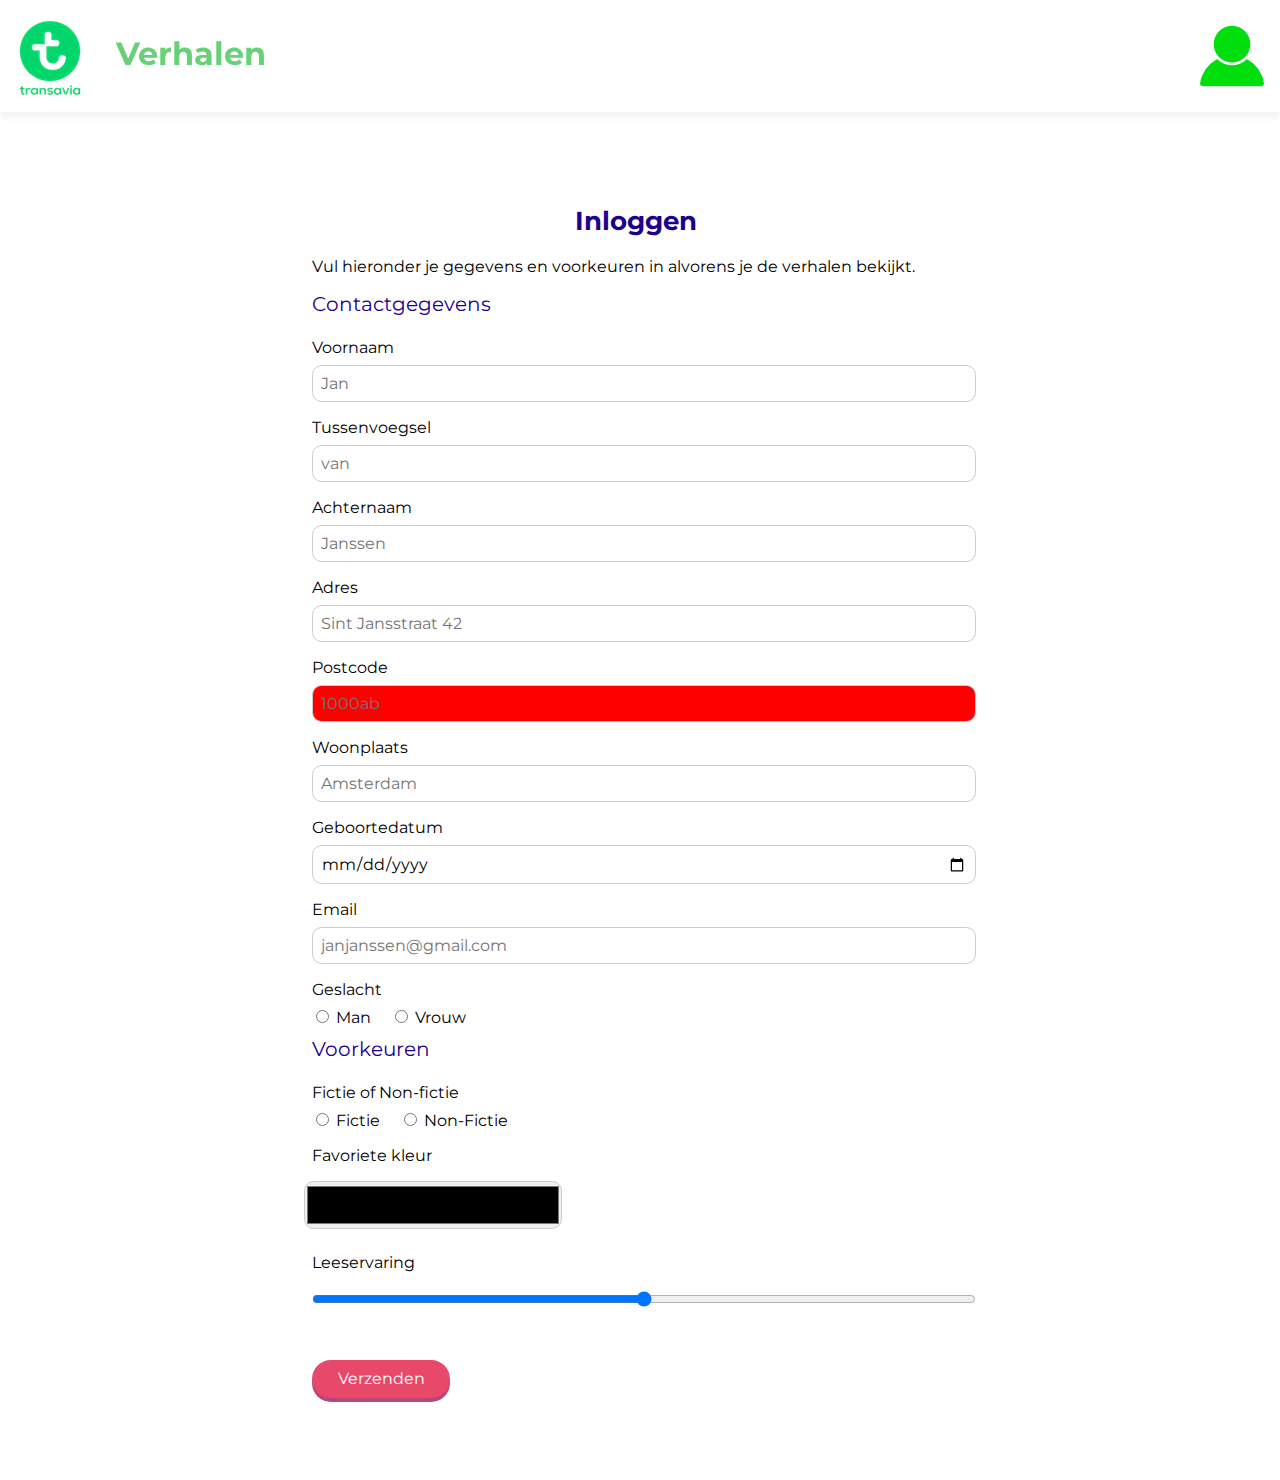
==== index.html @ 43b3971a "Add files via upload" ====
<!DOCTYPE html>
<html lang=nl>
    <head>
        <meta charset="UTF-8">
        <title>Overzichts- en formulierpagina</title>
        <link rel="stylesheet" type="text/css" href="opmaak.css">
        <link href="https://fonts.googleapis.com/css?family=Montserrat" rel="stylesheet">
        <meta name="viewport" content="width=device-width, initial-scale=1">
    </head>
    <body>
        <header>
        
            <section class="logo">
                <a href="overzicht.html"><img src="menu.png"></a>
            </section>

            <h1>Verhalen</h1>
            
            <section class="account">
                <a href="index.html"><img src="gebruiker.png"></a>
            </section>

        </header>
			
            <section id="form">

                <h2>Inloggen</h2>

                <p>Vul hieronder je gegevens en voorkeuren in alvorens je de verhalen bekijkt.</p>

                <form>
                    <fieldset>
                        <legend>Contactgegevens</legend>

                        <label for="name">Voornaam</label>
                        <input id="name" name="voornaam" type="text" placeholder="Jan" required>

                        <label for="between">Tussenvoegsel</label>
                        <input id="between" name="tussenvoegsel" type="text" placeholder="van" required>

                        <label for="surname">Achternaam</label>
                        <input id="surname" name="achternaam" type="text" placeholder="Janssen" required>

                        <label for="adress">Adres</label>
                        <input id="adress" name="adres" type="text" placeholder="Sint Jansstraat 42" required>

                        <label for="zipcode">Postcode</label>
                        <input id="zipcode" name="postcode" type="text" placeholder="1000ab" required pattern="[0-9]{4}[a-z]{2}">

                        <label for="place">Woonplaats</label>
                        <input id="place" name="woonplaats" type="text" placeholder="Amsterdam" required>

                        <label for="date">Geboortedatum</label>
                        <input id="date" name="geboortedatum" type="date" required>

                        <label for="email">Email</label>
                        <input id="email" type="email" name="email" placeholder="janjanssen@gmail.com" required>

                        <label>Geslacht</label>
                        
                        <input id="man" name="geslacht" type="radio" value="man">
                        Man
                        
                        <input id="woman" name="geslacht" type="radio" value="vrouw">
                        Vrouw

                    </fieldset>

                    <fieldset>
                        <legend>Voorkeuren</legend>
                        
                        <label>Fictie of Non-fictie</label>

                        <input id="fic" name="fic" type="radio" value="fictie">
                        Fictie

                        <input id="nonfic" name="fic" type="radio" value="fictie">
                        Non-Fictie

                        <label for="color">Favoriete kleur</label>
                        <input id="color" name="col" type="color">

                        <label for="skills">Leeservaring</label>
                        <input id="skills" name="skills" type="range" min="0" max="100">

                        <label for="submit"></label>
                        <input id="submit" name="submit" type="submit" value="Verzenden">

                        </fieldset>
                    </form>
                </section>
        </body>
</html>
---- opmaak.css ----
*{
    border: none;
}

body{
    background-image: url(travel.jpeg);
    background-size: cover;
    background-repeat: no-repeat;
    background-attachment: fixed;
    margin-bottom: 1em;
    margin-left: 0em;
}

h1{
    font-size: 2em;
    font-family: 'Montserrat';
    text-align: center;
    color: rgb(104, 209, 119);
}
    
h2{
    font-size: 1.6em;
    font-family: 'Montserrat';
    text-align: center;
    color: rgb(29, 0, 142);
}
    
h3{
    font-size: 1.3em;
    font-family: 'Montserrat';
    text-align: left;
    color: rgb(104, 209, 119);
}

label, #gender, #ficnonfic{
    padding-left: 1em;
    padding-top: 1em;
    margin-bottom: 0.5em;
    text-align: left;
    display: flex;
}

body #form{
    background-color: rgba(255,255,255,0.9);
    border-radius: 1em;
    padding: 1.5em;
    font-family: 'Montserrat';
    max-width: 40em;
    min-width: 16em;
    margin-left: auto;
    margin-right: auto;
    margin-bottom: 2em;
}

fieldset{
    margin-left: -2em;
}

body #form h1{
    font-size: 1.5em;
}

body #form p{
    margin-left: -0.25em;
}

body #overview{
    margin-left: -1em;
    margin-right: -1em;
    font-family: 'Montserrat';
    background-color: rgb(250, 229, 218);
    padding-top: 1em;
    margin-top: 1em;
    min-width: 16em;
    padding-bottom: 1em;
}

body #overview h1{
    font-size: 1.5em;
    color: rgb(29, 0, 142);
}

legend{
    font-size: 1.25em;
    color: rgb(29, 0, 142);
    margin-left: 0.7em;
}

input[type=text], [type=date], [type=email], [type=range]{
    font-size: 1em;
    width: 100%;
    padding: 0.5em;
    padding-left: 0.5em;
    padding-right: 0.5em;
    margin-left: 1em;
    border: 0.09em solid #ccc;
    border-radius: 0.6em;
    font-family: 'Montserrat';
}

[type=color]{
    font-size: 1em;
    width: 40%;
    padding: 0.5em;
    padding-left: 0.5em;
    margin-left: 1em;
    border: 0.09em solid #ccc;
    border-radius: 0.6em;
    font-family: 'Montserrat';
    min-height: 3em;
    min-width: 3em;
}

input#zipcode:invalid {
    background-color: red;
}

input#zipcode:valid {
    background-color: green;
}

input[type=radio]{
    padding-left: 0.5em;
    padding: 0.5em;
    margin-left: 1.5em;
}

input[type=color]{
    padding: 0em;
    margin: 0.5em;
}

input[text]:in-range{
    background-color: green;
}

input[type=submit] {
    background-color: rgb(232, 72, 106);
    color: white;
    border: 0em;
    padding: 0.6em;
    padding-left: 1.6em;
    padding-right: 1.6em;
    margin: 1em;
    border-radius: 2em;
    cursor: pointer;
    font-family: 'Montserrat';
    font-size: 1em;
    box-shadow: 0em 0.25em 0em rgb(180, 72, 120);   
}

body form fieldset #submit:hover{
    background-color: rgb(300, 72, 106);
    }

body form fieldset #submit:active{
    background-color: rgb(300, 72, 106);
    box-shadow: 0em 0.15em 0em rgb(180, 72, 120);
    position: relative;
	top: 0.1em;
    }

/*Media querie smartphone*/

@media (max-width: 37.5em) {

    
header {
    position: fixed;
    top: 0;
    width: 100%;
    background-color: #fff;
    padding-left: 0em;
    height: 7em;
    display: flex;
    padding-top: .5em;
    flex-direction: row;
    justify-content: space-between;
    flex-wrap: wrap;
}

.logo{
    flex: 1;
}

h1{
    display: none;
}

.account{
    margin: 1em;
    flex: 1;
}

body #form{
    background-color: rgba(255,255,255, 1);
    padding: 2.5em;
    font-family: 'Montserrat';
    max-width: 40em;
    min-width: 16em;
    margin-right: -1.1em;;
    margin-left: -1.1em;
    padding-left: 3em;
}

body #overview{
    display: flex;
    flex-direction: column;
    align-items: center;
} 
    
body header{
    background-color: rgb(255,255,255);
    display: flex;
    flex-direction: column;
    align-items: center;
}  
    
body{
    margin-top: 10em;
    background-image: none;
    background-color: rgb(250, 229, 218);
    }
        
	}

/*Media querie tablet*/

@media (max-width: 62.5em) {

    * {

}

header {
    position: fixed;
    top: 0;
    width: 100%;
    background-color: #fff;
    padding-left: 0;
    height: 7em;
    display: flex;
    padding-top: .5em;
    flex-direction: row;
    justify-content: space-between;
    box-shadow: 0em .375em .313em 0em rgba(235, 235, 235, 0.54);
}

.logo{
    float: left;
    flex: 0;
}

h1{
    flex: 1;
    font-size: 2em;
    font-family: 'Montserrat';
    text-align: left;
    color: rgb(104, 209, 119);
    margin-top:0.8em;
    margin-left: 0.5em;
}

.account{
    margin: 1em;
    flex: 0;
    float: right;
}
    
body{
       margin-top: 10em; 
    }

/*Media querie desktop*/

}
    
@media (min-width: 62.5em) {

header {
    position: fixed;
    top: 0;
    width: 100%;
    background-color: #fff;
    height: 6.5em;
    display: flex;
    padding-top: .5em;
    flex-direction: row;
    justify-content: space-between;
    box-shadow: 0em .375em .313em 0em rgba(235, 235, 235, 0.54);
}

.logo{
    float: left;
    flex: 0;
}

h1{
    flex: 1;
    font-size: 2em;
    font-family: 'Montserrat';
    text-align: left;
    color: rgb(104, 209, 119);
    margin-top:0.8em;
    margin-left: 0.5em;
}

.account{
    margin: 1em;
    flex: 0;
    float: right;
}
    
body{
       margin-top: 10em; 
    }

}
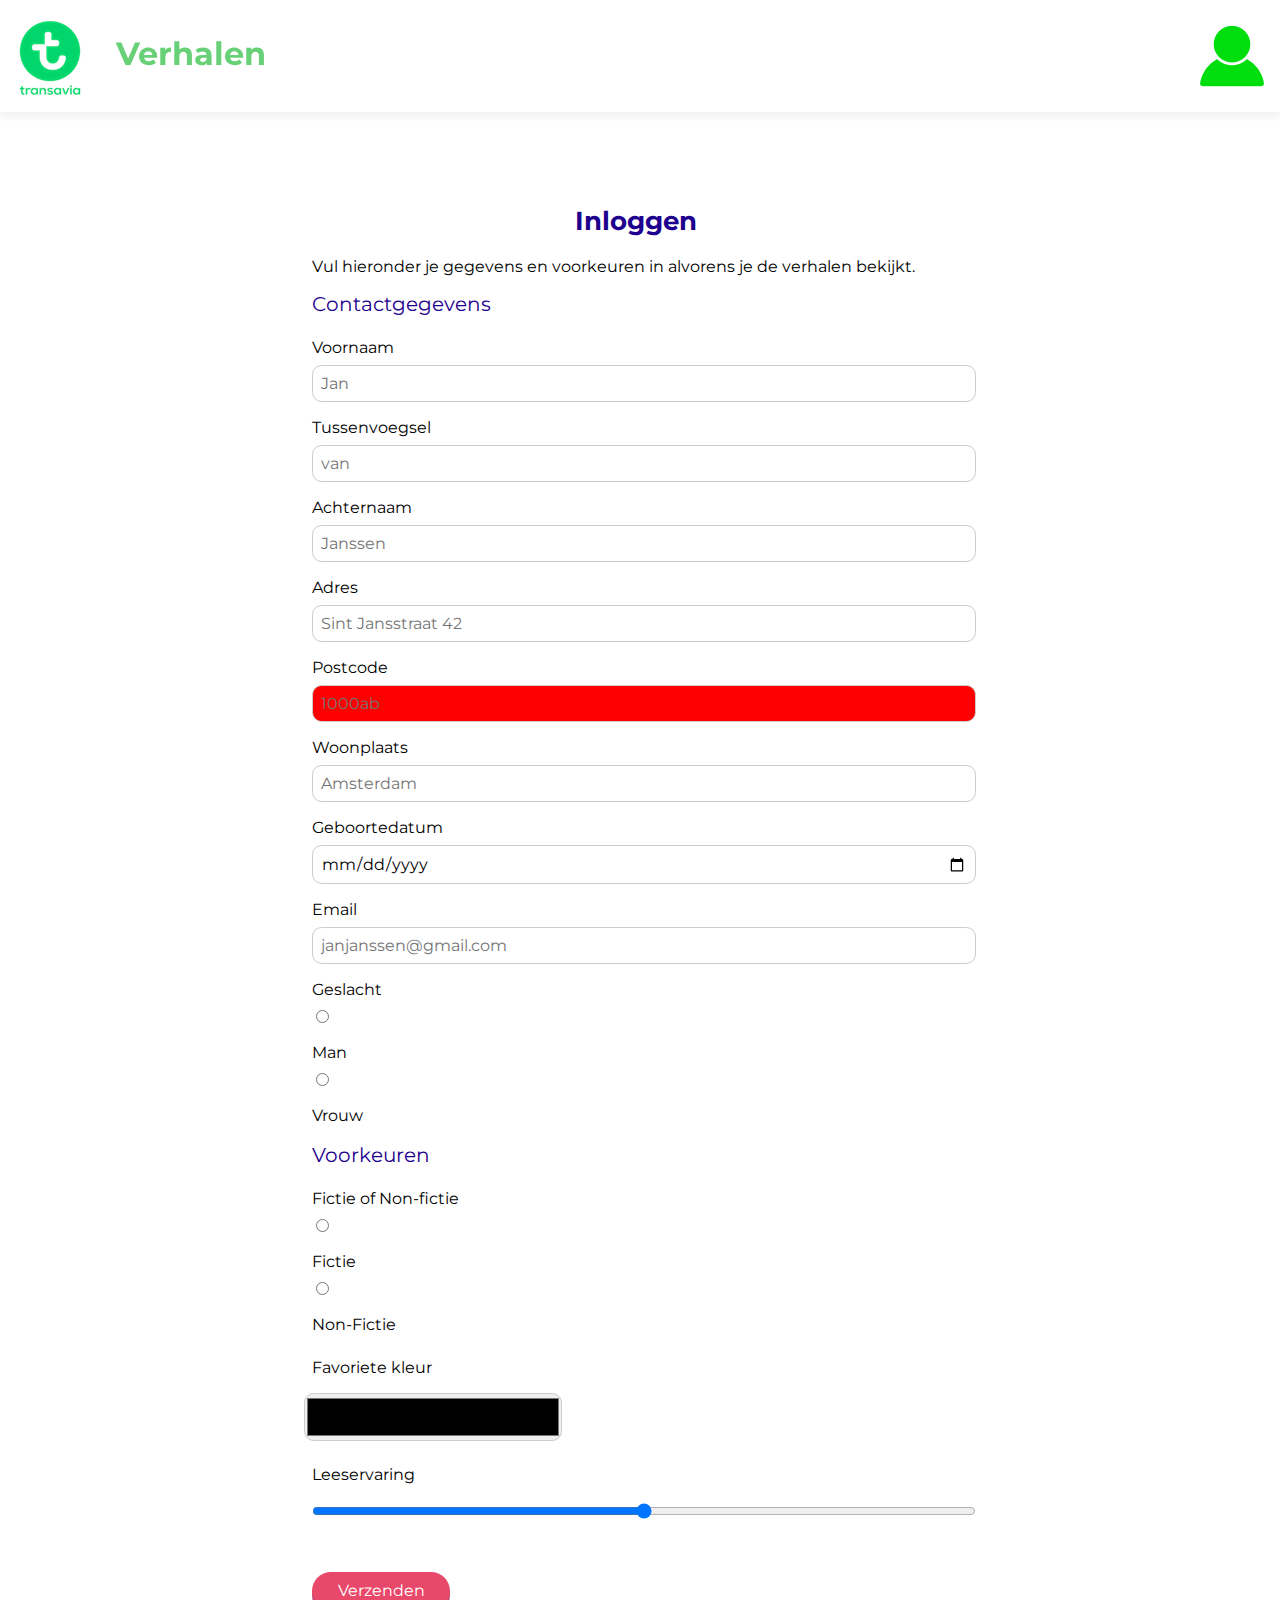
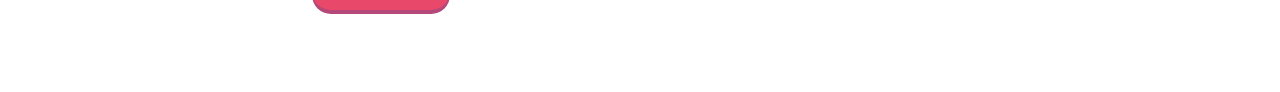
==== commit e4d318f5: "Fix HTML" ====
--- a/index.html
+++ b/index.html
@@ -1,93 +1,93 @@
 <!DOCTYPE html>
 <html lang=nl>
-    <head>
-        <meta charset="UTF-8">
-        <title>Overzichts- en formulierpagina</title>
-        <link rel="stylesheet" type="text/css" href="opmaak.css">
-        <link href="https://fonts.googleapis.com/css?family=Montserrat" rel="stylesheet">
-        <meta name="viewport" content="width=device-width, initial-scale=1">
-    </head>
-    <body>
-        <header>
-        
-            <section class="logo">
-                <a href="overzicht.html"><img src="menu.png"></a>
-            </section>
+<head>
+    <meta charset="UTF-8">
+    <title>Overzichts- en formulierpagina</title>
+    <link rel="stylesheet" type="text/css" href="css/opmaak.css">
+    <link href="https://fonts.googleapis.com/css?family=Montserrat" rel="stylesheet">
+    <meta name="viewport" content="width=device-width, initial-scale=1">
+</head>
+<body>
+<header>
 
-            <h1>Verhalen</h1>
-            
-            <section class="account">
-                <a href="index.html"><img src="gebruiker.png"></a>
-            </section>
+    <section class="logo">
+        <a href="overzicht.html"><img src="images/menu.png"></a>
+    </section>
 
-        </header>
-			
-            <section id="form">
+    <h1>Verhalen</h1>
 
-                <h2>Inloggen</h2>
+    <section class="account">
+        <a href="index.html"><img src="images/gebruiker.png"></a>
+    </section>
 
-                <p>Vul hieronder je gegevens en voorkeuren in alvorens je de verhalen bekijkt.</p>
+</header>
 
-                <form>
-                    <fieldset>
-                        <legend>Contactgegevens</legend>
+<section id="form">
 
-                        <label for="name">Voornaam</label>
-                        <input id="name" name="voornaam" type="text" placeholder="Jan" required>
+    <h2>Inloggen</h2>
 
-                        <label for="between">Tussenvoegsel</label>
-                        <input id="between" name="tussenvoegsel" type="text" placeholder="van" required>
+    <p>Vul hieronder je gegevens en voorkeuren in alvorens je de verhalen bekijkt.</p>
 
-                        <label for="surname">Achternaam</label>
-                        <input id="surname" name="achternaam" type="text" placeholder="Janssen" required>
+    <form>
+        <fieldset>
+            <legend>Contactgegevens</legend>
 
-                        <label for="adress">Adres</label>
-                        <input id="adress" name="adres" type="text" placeholder="Sint Jansstraat 42" required>
+            <label for="name">Voornaam</label>
+            <input id="name" name="voornaam" type="text" placeholder="Jan" required>
 
-                        <label for="zipcode">Postcode</label>
-                        <input id="zipcode" name="postcode" type="text" placeholder="1000ab" required pattern="[0-9]{4}[a-z]{2}">
+            <label for="between">Tussenvoegsel</label>
+            <input id="between" name="tussenvoegsel" type="text" placeholder="van" required>
 
-                        <label for="place">Woonplaats</label>
-                        <input id="place" name="woonplaats" type="text" placeholder="Amsterdam" required>
+            <label for="surname">Achternaam</label>
+            <input id="surname" name="achternaam" type="text" placeholder="Janssen" required>
 
-                        <label for="date">Geboortedatum</label>
-                        <input id="date" name="geboortedatum" type="date" required>
+            <label for="adress">Adres</label>
+            <input id="adress" name="adres" type="text" placeholder="Sint Jansstraat 42" required>
 
-                        <label for="email">Email</label>
-                        <input id="email" type="email" name="email" placeholder="janjanssen@gmail.com" required>
+            <label for="zipcode">Postcode</label>
+            <input id="zipcode" name="postcode" type="text" placeholder="1000ab" required pattern="[0-9]{4}[a-z]{2}">
 
-                        <label>Geslacht</label>
-                        
-                        <input id="man" name="geslacht" type="radio" value="man">
-                        Man
-                        
-                        <input id="woman" name="geslacht" type="radio" value="vrouw">
-                        Vrouw
+            <label for="place">Woonplaats</label>
+            <input id="place" name="woonplaats" type="text" placeholder="Amsterdam" required>
 
-                    </fieldset>
+            <label for="date">Geboortedatum</label>
+            <input id="date" name="geboortedatum" type="date" required>
 
-                    <fieldset>
-                        <legend>Voorkeuren</legend>
-                        
-                        <label>Fictie of Non-fictie</label>
+            <label for="email">Email</label>
+            <input id="email" type="email" name="email" placeholder="janjanssen@gmail.com" required>
 
-                        <input id="fic" name="fic" type="radio" value="fictie">
-                        Fictie
+            <label>Geslacht</label>
 
-                        <input id="nonfic" name="fic" type="radio" value="fictie">
-                        Non-Fictie
+            <input id="man" name="geslacht" type="radio" value="man">
+            <label for="man">Man</label>
 
-                        <label for="color">Favoriete kleur</label>
-                        <input id="color" name="col" type="color">
+            <input id="woman" name="geslacht" type="radio" value="vrouw">
+            <label for="woman">Vrouw</label>
 
-                        <label for="skills">Leeservaring</label>
-                        <input id="skills" name="skills" type="range" min="0" max="100">
+        </fieldset>
 
-                        <label for="submit"></label>
-                        <input id="submit" name="submit" type="submit" value="Verzenden">
+        <fieldset>
+            <legend>Voorkeuren</legend>
 
-                        </fieldset>
-                    </form>
-                </section>
-        </body>
+            <label>Fictie of Non-fictie</label>
+
+            <input id="fic" name="fic" type="radio" value="fictie">
+            <label for="fic">Fictie</label>
+
+            <input id="nonfic" name="fic" type="radio" value="fictie">
+            <label for="nonfic">Non-Fictie</label>
+
+            <label for="color">Favoriete kleur</label>
+            <input id="color" name="col" type="color">
+
+            <label for="skills">Leeservaring</label>
+            <input id="skills" name="skills" type="range" min="0" max="100">
+
+            <label for="submit"></label>
+            <input id="submit" name="submit" type="submit" value="Verzenden">
+
+        </fieldset>
+    </form>
+</section>
+</body>
 </html>--- a/css/opmaak.css
+++ b/css/opmaak.css
@@ -0,0 +1,307 @@
+* {
+    border: none;
+}
+
+body {
+    background-size: cover;
+    background: url(../images/travel.jpg) no-repeat fixed;
+    margin-bottom: 1em;
+    margin-left: 0;
+}
+
+h1 {
+    font-size: 2em;
+    font-family: 'Montserrat', sans-serif;
+    text-align: center;
+    color: rgb(104, 209, 119);
+}
+
+h2 {
+    font-size: 1.6em;
+    font-family: 'Montserrat', sans-serif;
+    text-align: center;
+    color: rgb(29, 0, 142);
+}
+
+h3 {
+    font-size: 1.3em;
+    font-family: 'Montserrat', sans-serif;
+    text-align: left;
+    color: rgb(104, 209, 119);
+}
+
+label, #gender, #ficnonfic {
+    padding-left: 1em;
+    padding-top: 1em;
+    margin-bottom: 0.5em;
+    text-align: left;
+    display: flex;
+}
+
+body #form {
+    background-color: rgba(255, 255, 255, 0.9);
+    border-radius: 1em;
+    padding: 1.5em;
+    font-family: 'Montserrat', sans-serif;
+    max-width: 40em;
+    min-width: 16em;
+    margin-left: auto;
+    margin-right: auto;
+    margin-bottom: 2em;
+}
+
+fieldset {
+    margin-left: -2em;
+}
+
+body #form h1 {
+    font-size: 1.5em;
+}
+
+body #form p {
+    margin-left: -0.25em;
+}
+
+body #overview {
+    margin-left: -1em;
+    margin-right: -1em;
+    font-family: 'Montserrat', sans-serif;
+    background-color: rgb(250, 229, 218);
+    padding-top: 1em;
+    margin-top: 1em;
+    min-width: 16em;
+    padding-bottom: 1em;
+}
+
+body #overview h1 {
+    font-size: 1.5em;
+    color: rgb(29, 0, 142);
+}
+
+legend {
+    font-size: 1.25em;
+    color: rgb(29, 0, 142);
+    margin-left: 0.7em;
+}
+
+input[type=text], [type=date], [type=email], [type=range] {
+    font-size: 1em;
+    width: 100%;
+    padding: 0.5em;
+    margin-left: 1em;
+    border: 0.09em solid #ccc;
+    border-radius: 0.6em;
+    font-family: 'Montserrat', sans-serif;
+}
+
+[type=color] {
+    font-size: 1em;
+    width: 40%;
+    padding: 0.5em;
+    margin-left: 1em;
+    border: 0.09em solid #ccc;
+    border-radius: 0.6em;
+    font-family: 'Montserrat', sans-serif;
+    min-height: 3em;
+    min-width: 3em;
+}
+
+input#zipcode:invalid {
+    background-color: red;
+}
+
+input#zipcode:valid {
+    background-color: green;
+}
+
+input[type=radio] {
+    padding: 0.5em;
+    margin-left: 1.5em;
+}
+
+input[type=color] {
+    padding: 0;
+    margin: 0.5em;
+}
+
+input[text]:in-range {
+    background-color: green;
+}
+
+input[type=submit] {
+    background-color: rgb(232, 72, 106);
+    color: white;
+    border: 0;
+    padding: 0.6em 1.6em;
+    margin: 1em;
+    border-radius: 2em;
+    cursor: pointer;
+    font-family: 'Montserrat', sans-serif;
+    font-size: 1em;
+    box-shadow: 0 0.25em 0 rgb(180, 72, 120);
+}
+
+body form fieldset #submit:hover {
+    background-color: rgb(300, 72, 106);
+}
+
+body form fieldset #submit:active {
+    background-color: rgb(300, 72, 106);
+    box-shadow: 0 0.15em 0 rgb(180, 72, 120);
+    position: relative;
+    top: 0.1em;
+}
+
+/*Media querie smartphone*/
+
+@media (max-width: 37.5em) {
+
+    header {
+        position: fixed;
+        top: 0;
+        width: 100%;
+        background-color: #fff;
+        padding-left: 0;
+        height: 7em;
+        display: flex;
+        padding-top: .5em;
+        flex-direction: row;
+        justify-content: space-between;
+        flex-wrap: wrap;
+    }
+
+    .logo {
+        flex: 1;
+    }
+
+    h1 {
+        display: none;
+    }
+
+    .account {
+        margin: 1em;
+        flex: 1;
+    }
+
+    body #form {
+        background-color: rgba(255, 255, 255, 1);
+        font-family: 'Montserrat', sans-serif;
+        max-width: 40em;
+        min-width: 16em;
+        margin-right: -1.1em;;
+        margin-left: -1.1em;
+        padding: 2.5em 2.5em 2.5em 3em;
+    }
+
+    body #overview {
+        display: flex;
+        flex-direction: column;
+        align-items: center;
+    }
+
+    body header {
+        background-color: rgb(255, 255, 255);
+        display: flex;
+        flex-direction: column;
+        align-items: center;
+    }
+
+    body {
+        margin-top: 10em;
+        background: rgb(250, 229, 218) none;
+    }
+
+}
+
+/*Media querie tablet*/
+
+@media (max-width: 62.5em) {
+
+    * {
+
+    }
+
+    header {
+        position: fixed;
+        top: 0;
+        width: 100%;
+        background-color: #fff;
+        padding-left: 0;
+        height: 7em;
+        display: flex;
+        padding-top: .5em;
+        flex-direction: row;
+        justify-content: space-between;
+        box-shadow: 0 .375em .313em 0 rgba(235, 235, 235, 0.54);
+    }
+
+    .logo {
+        float: left;
+        flex: 0;
+    }
+
+    h1 {
+        flex: 1;
+        font-size: 2em;
+        font-family: 'Montserrat', sans-serif;
+        text-align: left;
+        color: rgb(104, 209, 119);
+        margin-top: 0.8em;
+        margin-left: 0.5em;
+    }
+
+    .account {
+        margin: 1em;
+        flex: 0;
+        float: right;
+    }
+
+    body {
+        margin-top: 10em;
+    }
+
+    /*Media querie desktop*/
+
+}
+
+@media (min-width: 62.5em) {
+
+    header {
+        position: fixed;
+        top: 0;
+        width: 100%;
+        background-color: #fff;
+        height: 6.5em;
+        display: flex;
+        padding-top: .5em;
+        flex-direction: row;
+        justify-content: space-between;
+        box-shadow: 0 .375em .313em 0 rgba(235, 235, 235, 0.54);
+    }
+
+    .logo {
+        float: left;
+        flex: 0;
+    }
+
+    h1 {
+        flex: 1;
+        font-size: 2em;
+        font-family: 'Montserrat', sans-serif;
+        text-align: left;
+        color: rgb(104, 209, 119);
+        margin-top: 0.8em;
+        margin-left: 0.5em;
+    }
+
+    .account {
+        margin: 1em;
+        flex: 0;
+        float: right;
+    }
+
+    body {
+        margin-top: 10em;
+    }
+
+}